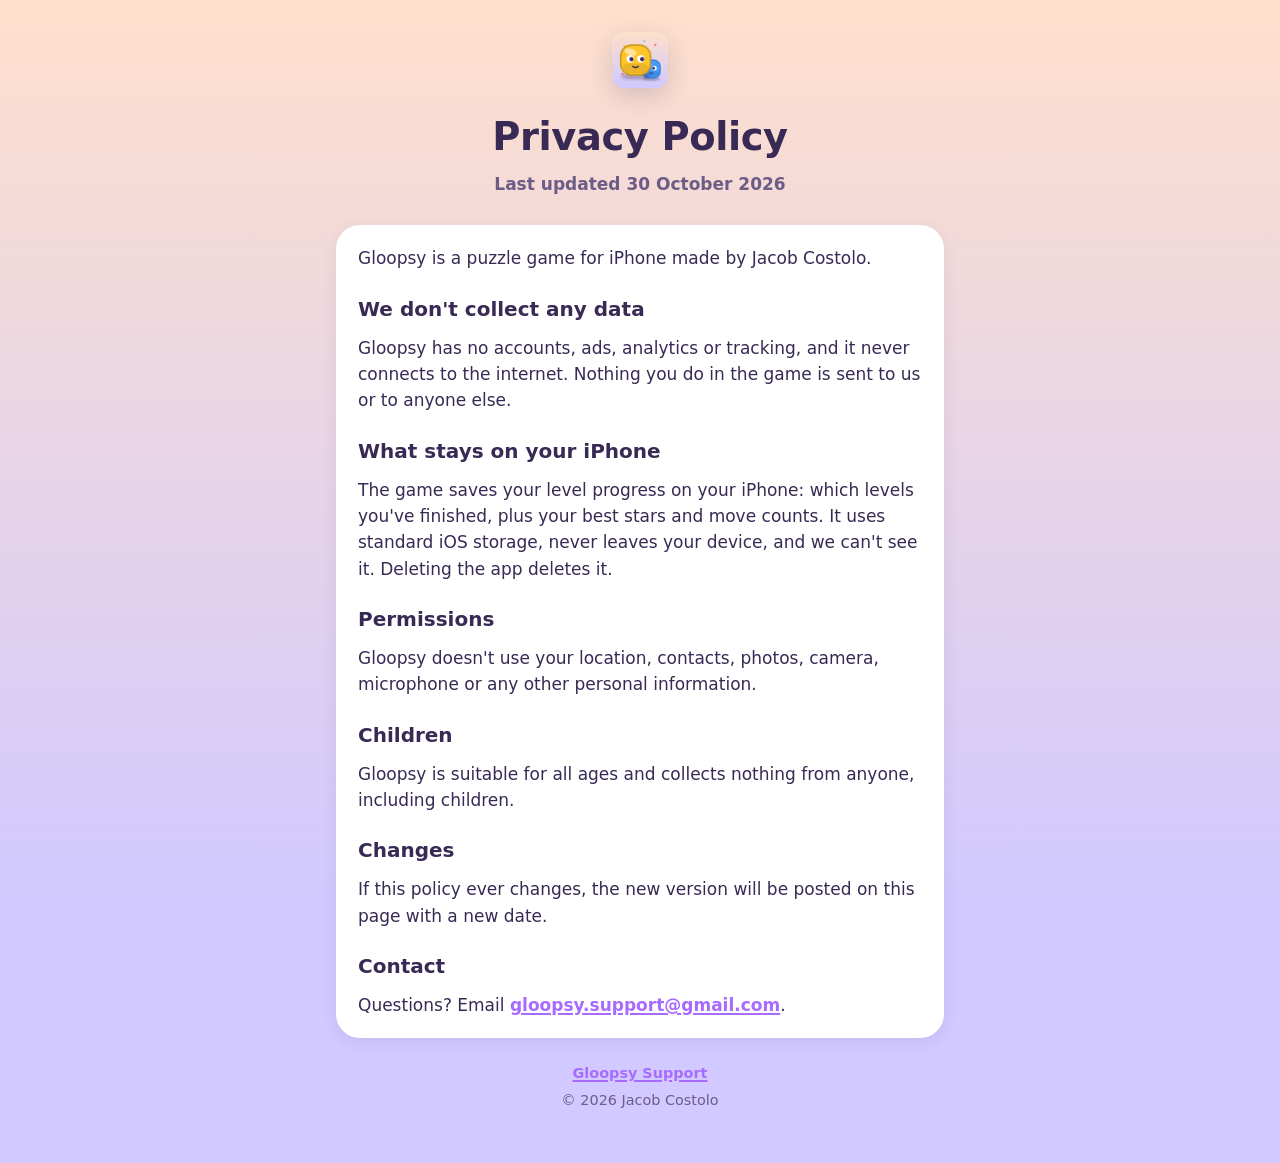
==== privacy.html @ d76d108e "Add Gloopsy support and privacy pages Co-Authored-By: Claude Opus 5.5 <noreply@anthropic.com>" ====
<!doctype html>
<html lang="en">
<head>
<meta charset="utf-8">
<meta name="viewport" content="width=device-width, initial-scale=1">
<title>Gloopsy Privacy Policy</title>
<meta name="description" content="Gloopsy collects no data.">
<link rel="icon" href="icon.png">
<link rel="stylesheet" href="style.css">
</head>
<body>
<main>
  <header class="small">
    <a href="index.html"><img src="icon.png" width="56" height="56" alt="Gloopsy support"></a>
    <h1>Privacy Policy</h1>
    <p class="tagline">Last updated 30 October 2026</p>
  </header>

  <section>
    <p>Gloopsy is a puzzle game for iPhone made by Jacob Costolo.</p>
    <h2>We don't collect any data</h2>
    <p>Gloopsy has no accounts, ads, analytics or tracking, and it never connects to the internet.
    Nothing you do in the game is sent to us or to anyone else.</p>

    <h2>What stays on your iPhone</h2>
    <p>The game saves your level progress on your iPhone: which levels you've finished, plus your best stars and
    move counts. It uses standard iOS storage, never leaves your device, and we can't see it. Deleting the app deletes it.</p>

    <h2>Permissions</h2>
    <p>Gloopsy doesn't use your location, contacts, photos, camera, microphone or any other personal information.</p>

    <h2>Children</h2>
    <p>Gloopsy is suitable for all ages and collects nothing from anyone, including children.</p>

    <h2>Changes</h2>
    <p>If this policy ever changes, the new version will be posted on this page with a new date.</p>

    <h2>Contact</h2>
    <p>Questions? Email <a href="mailto:gloopsy.support@gmail.com?subject=Gloopsy%20privacy">gloopsy.support@gmail.com</a>.</p>
  </section>

  <footer>
    <p><a href="index.html">Gloopsy Support</a></p>
    <p>© 2026 Jacob Costolo</p>
  </footer>
</main>
</body>
</html>
---- style.css ----
/* Matches the app: peach-to-lavender sky, deep purple ink, rounded type.
   No web fonts or outside requests, consistent with the "collects no data" promise. */
:root {
  --ink: #382a54;
  --ink-soft: #6b5d86;
  --sky-top: #ffe0cc;
  --sky-bottom: #d1c9ff;
  --card: #ffffff;
  --accent: #a86bff;
  color-scheme: light;
}

* { box-sizing: border-box; }

html { background: var(--sky-bottom); }

body {
  margin: 0;
  min-height: 100vh;
  background: linear-gradient(var(--sky-top), var(--sky-bottom)) fixed;
  color: var(--ink);
  font: 17px/1.55 ui-rounded, "SF Pro Rounded", system-ui, -apple-system, "Segoe UI", sans-serif;
}

main {
  max-width: 640px;
  margin: 0 auto;
  padding: 32px 16px 48px;
}

header { text-align: center; margin-bottom: 28px; }
header img { border-radius: 22%; box-shadow: 0 8px 24px rgba(56, 42, 84, 0.18); }
header.small img { border-radius: 22%; }
h1 { font-size: 2.4rem; font-weight: 900; margin: 12px 0 0; letter-spacing: -0.01em; }
.tagline { margin: 4px 0 0; color: var(--ink-soft); font-weight: 700; }

section {
  background: var(--card);
  border-radius: 24px;
  padding: 20px 22px;
  margin-bottom: 18px;
  box-shadow: 0 4px 16px rgba(56, 42, 84, 0.08);
}

h2 { font-size: 1.25rem; font-weight: 800; margin: 0 0 10px; }
section h2:not(:first-child) { margin-top: 22px; }
section p { margin: 0 0 10px; }
section p:last-child { margin-bottom: 0; }

ul { margin: 0; padding-left: 1.2em; }
li { margin-bottom: 8px; }
li:last-child { margin-bottom: 0; }

details { border-top: 1px solid rgba(56, 42, 84, 0.1); padding: 12px 0; }
details:last-of-type { padding-bottom: 0; }
summary { cursor: pointer; font-weight: 700; }
details p { margin: 8px 0 0; color: var(--ink-soft); }

a { color: var(--accent); font-weight: 700; text-decoration-thickness: 2px; text-underline-offset: 2px; overflow-wrap: anywhere; }

footer { text-align: center; color: var(--ink-soft); font-size: 0.9rem; margin-top: 24px; }
footer p { margin: 4px 0; }
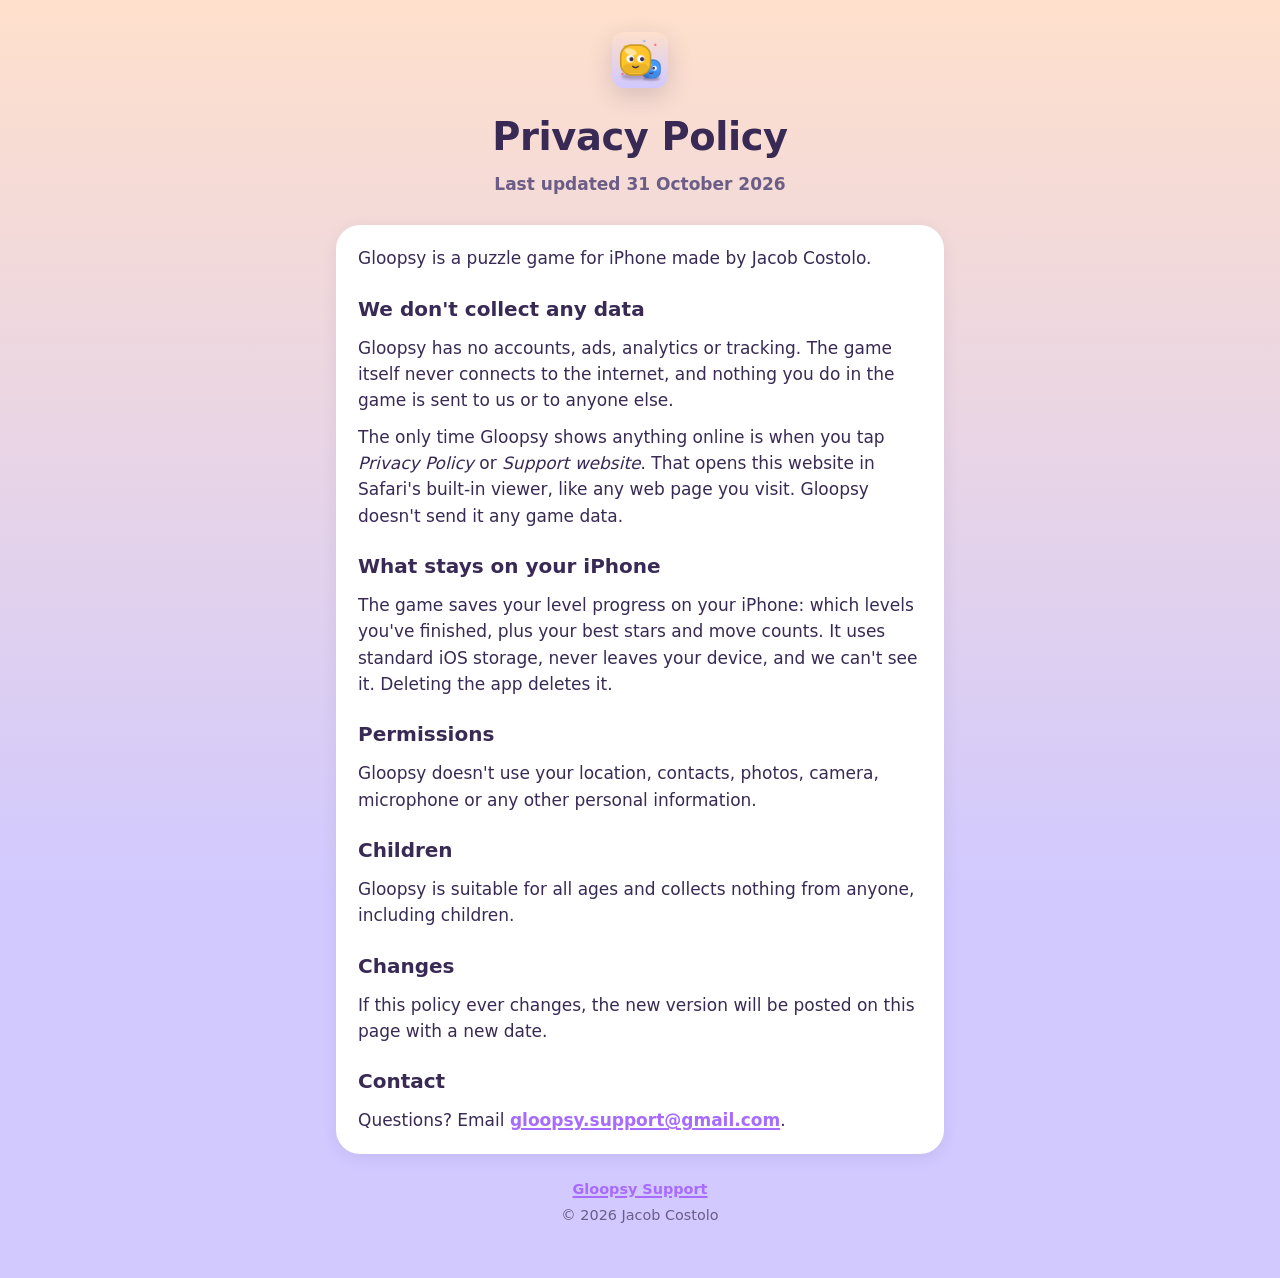
==== commit f5155671: "Clarify that the in-app links open these pages online Co-Authored-By: Claude Opus 5.5 <noreply@anthr" ====
--- a/privacy.html
+++ b/privacy.html
@@ -13,14 +13,16 @@
   <header class="small">
     <a href="index.html"><img src="icon.png" width="56" height="56" alt="Gloopsy support"></a>
     <h1>Privacy Policy</h1>
-    <p class="tagline">Last updated 30 October 2026</p>
+    <p class="tagline">Last updated 31 October 2026</p>
   </header>
 
   <section>
     <p>Gloopsy is a puzzle game for iPhone made by Jacob Costolo.</p>
     <h2>We don't collect any data</h2>
-    <p>Gloopsy has no accounts, ads, analytics or tracking, and it never connects to the internet.
-    Nothing you do in the game is sent to us or to anyone else.</p>
+    <p>Gloopsy has no accounts, ads, analytics or tracking. The game itself never connects to the internet,
+    and nothing you do in the game is sent to us or to anyone else.</p>
+    <p>The only time Gloopsy shows anything online is when you tap <em>Privacy Policy</em> or <em>Support website</em>.
+    That opens this website in Safari's built-in viewer, like any web page you visit. Gloopsy doesn't send it any game data.</p>
 
     <h2>What stays on your iPhone</h2>
     <p>The game saves your level progress on your iPhone: which levels you've finished, plus your best stars and
